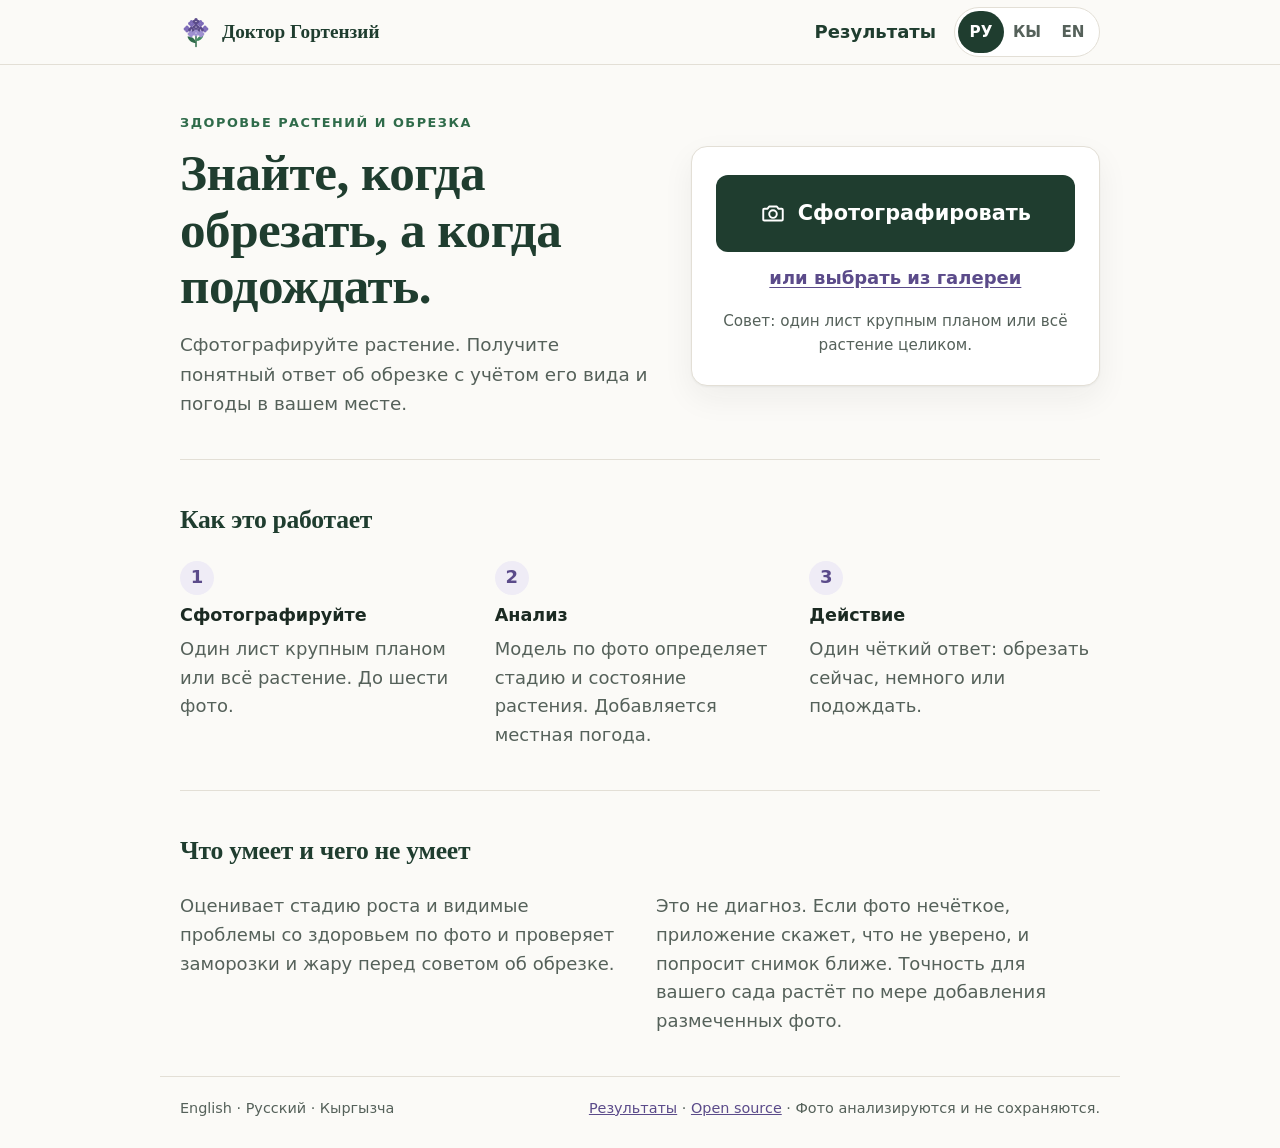
==== static/index.html @ 0bec6806 "Ask one question at a time; kind buttons show name plus small hint Co-Authored-By: Claude Sonnet 5.5" ====
<!doctype html>
<html lang="en">
<head>
  <meta charset="utf-8">
  <meta name="viewport" content="width=device-width, initial-scale=1, viewport-fit=cover">
  <title>Hydrangea Doctor</title>
  <meta name="description" content="Photo-based plant health and pruning guidance for hydrangeas and garden plants. English, Russian, Kyrgyz.">
  <meta name="theme-color" content="#1f3d2f">
  <link rel="manifest" href="manifest.webmanifest">
  <link rel="icon" href="icons/icon-192.png">
  <link rel="apple-touch-icon" href="icons/apple-touch-icon.png">
  <meta name="apple-mobile-web-app-capable" content="yes">
  <meta name="apple-mobile-web-app-title" content="Hydrangea">
  <link rel="stylesheet" href="style.css">
</head>
<body>
  <header class="top">
    <div class="wrap bar">
      <a class="brand" href="./" aria-label="Hydrangea Doctor">
        <img src="icons/logo.svg" width="32" height="32" alt="">
        <span data-i18n="title">Hydrangea Doctor</span>
      </a>
      <nav class="nav"><a href="results.html" data-i18n="resultsLink">Results</a></nav>
      <div id="langs" class="langs" role="group" aria-label="Language">
        <button data-lang="ru">РУ</button><button data-lang="ky">КЫ</button><button data-lang="en">EN</button>
      </div>
    </div>
  </header>

  <main class="wrap">
    <!-- One-time: explain why we want location, before the phone's own popup -->
    <section id="locAsk" class="panel" hidden>
      <p class="big" data-i18n="locQuestion">May I use your location?</p>
      <p data-i18n="locWhy">Only to check the weather: frost and heat change the advice.</p>
      <div class="row">
        <button id="locYes" class="primary" data-i18n="yes">Yes</button>
        <button id="locNo" class="secondary" data-i18n="noThanks">No, thanks</button>
      </div>
    </section>

    <!-- Landing hero + upload -->
    <section id="home" class="hero">
      <div class="hero-text">
        <p class="eyebrow" data-i18n="eyebrow">Plant health and pruning guidance</p>
        <h2 data-i18n="heroTitle">Know when to prune, and when to wait.</h2>
        <p class="lead" data-i18n="heroLead">Photograph a plant. Get a clear pruning answer based on what it looks like and the weather where you are.</p>
      </div>
      <div class="drop">
        <label class="camera-btn" for="camera">
          <svg width="26" height="26" viewBox="0 0 24 24" fill="none" stroke="currentColor" stroke-width="1.8" stroke-linecap="round" stroke-linejoin="round" aria-hidden="true"><path d="M4 8h3l1.5-2h7L17 8h3a1 1 0 0 1 1 1v9a1 1 0 0 1-1 1H4a1 1 0 0 1-1-1V9a1 1 0 0 1 1-1z"/><circle cx="12" cy="13" r="3.5"/></svg>
          <span data-i18n="takePhoto">Take a photo</span>
        </label>
        <label class="link" for="gallery" data-i18n="fromGallery">or choose from the gallery</label>
        <p class="hint" data-i18n="tip">Tip: a close-up of one leaf, or the whole plant.</p>
      </div>
    </section>
    <input id="camera" type="file" accept="image/*" capture="environment" hidden>
    <input id="gallery" type="file" accept="image/*" multiple hidden>

    <div id="thumbs" class="thumbs"></div>

    <!-- One compact card: plant, kind, age. One open question at a time -->
    <section id="about-plant" class="panel plantcard" hidden>
      <div id="plantRows" class="rows"></div>
      <div id="plantChoices" class="grid" hidden></div>
    </section>

    <section id="loading" class="panel center" hidden>
      <div class="spinner"></div>
      <p class="big" data-i18n="looking">Looking at your plant…</p>
      <p id="slow" class="hint" data-i18n="slow" hidden></p>
    </section>

    <section id="notice" class="panel notice" role="status" hidden>
      <p id="noticeText" class="big"></p>
      <div class="row">
        <button id="noticeUse" class="secondary" data-i18n="useAnyway" hidden>Use it anyway</button>
        <label class="primary" for="camera" data-i18n="takeAnother">Take another photo</label>
      </div>
    </section>

    <section id="result" hidden>
      <div id="answerCard" class="answer">
        <div class="verdict-row">
          <span id="verdictIcon" class="vicon" aria-hidden="true"></span>
          <h2 id="answer" class="verdict"></h2>
          <button id="speak" class="iconbtn" hidden aria-label="Read aloud">
            <svg width="24" height="24" viewBox="0 0 24 24" fill="none" stroke="currentColor" stroke-width="1.8" stroke-linecap="round" stroke-linejoin="round" aria-hidden="true"><path d="M4 9v6h4l5 4V5L8 9z"/><path d="M16.5 8.5a5 5 0 0 1 0 7"/></svg>
          </button>
        </div>
        <p id="headline" class="reason"></p>
        <p id="howFar" class="how"></p>
      </div>

      <details class="panel why">
        <summary data-i18n="why">Why this answer</summary>
        <p id="seen" class="seen"></p>
        <ul id="notes"></ul>
        <p id="weather" class="hint"></p>
      </details>

      <label class="primary" for="camera" data-i18n="addPhoto">Add another photo of this plant</label>
      <button id="again" class="textbtn" data-i18n="again">Check a different plant</button>
    </section>


    <section id="error" class="panel error" role="alert" hidden></section>

    <!-- Landing content, hidden once a photo is being analysed -->
    <div id="about">
      <section class="band">
        <h3 data-i18n="howTitle">How it works</h3>
        <ol class="steps">
          <li><b data-i18n="s1t">Photograph</b><span data-i18n="s1d">One leaf up close, or the whole plant. Up to six photos.</span></li>
          <li><b data-i18n="s2t">Analyse</b><span data-i18n="s2d">An image model reads the plant's stage and health. Local weather is added.</span></li>
          <li><b data-i18n="s3t">Act</b><span data-i18n="s3d">You get one clear answer: trim now, only a little, or wait.</span></li>
        </ol>
      </section>

      <section class="band">
        <h3 data-i18n="honestTitle">What it can and cannot do</h3>
        <div class="cols">
          <p data-i18n="honest1">It estimates the growth stage and visible health problems from a photo, and checks frost and heat before advising a cut.</p>
          <p data-i18n="honest2">It is not a diagnosis. When the photo is unclear it says it is not sure and asks for a closer one. Garden-specific accuracy improves as labelled photos are added.</p>
        </div>
      </section>
    </div>
  </main>

  <footer class="wrap foot">
    <span>English · Русский · Кыргызча</span>
    <span><a href="results.html" data-i18n="resultsLink">Results</a> · <a href="https://github.com/aiyma-a/hydrangea-doctor" rel="noopener">Open source</a> · <span data-i18n="footPrivacy">Photos are analysed and not stored.</span></span>
  </footer>

  <script src="app.js"></script>
</body>
</html>
---- static/style.css ----
:root { --ink:#1b2a22; --muted:#55615a; --forest:#1f3d2f; --leaf:#2f6b4a; --iris:#5b4b8a; --iris-soft:#efecf6;
        --paper:#fbfaf7; --card:#fff; --line:#e3dfd6; --green:#1f6a43; --amber:#8a5a00; --red:#9b2c2c; }
[hidden] { display:none !important; }
* { box-sizing:border-box; }
html { -webkit-text-size-adjust:100%; }
body { margin:0; font:18px/1.6 system-ui, -apple-system, "Segoe UI", Roboto, sans-serif; background:var(--paper); color:var(--ink);
       padding:env(safe-area-inset-top) 0 env(safe-area-inset-bottom); }
.wrap { max-width:960px; margin:0 auto; padding:0 20px; }
h1,h2,h3,.answer { font-family:ui-serif, Georgia, "Times New Roman", serif; font-weight:600; letter-spacing:-.01em; }
a { color:var(--iris); }
:focus-visible { outline:3px solid var(--iris); outline-offset:2px; }

.top { background:var(--paper); border-bottom:1px solid var(--line); position:sticky; top:0; z-index:5; }
.bar { display:flex; align-items:center; justify-content:space-between; gap:12px; min-height:64px; }
.brand { display:flex; align-items:center; gap:10px; text-decoration:none; color:var(--forest); font:600 1.2rem ui-serif, Georgia, serif; }
.langs { display:flex; border:1px solid var(--line); border-radius:999px; padding:3px; background:#fff; }
.langs button { border:0; background:none; color:var(--muted); font:600 .95rem system-ui; min-width:46px; min-height:42px; border-radius:999px; cursor:pointer; }
.langs button.on { background:var(--forest); color:#fff; }

main { padding-top:8px; padding-bottom:24px; }
.hero { display:grid; grid-template-columns:1.15fr 1fr; gap:40px; align-items:center; padding:48px 0 40px; }
.eyebrow { text-transform:uppercase; letter-spacing:.12em; font-size:.8rem; font-weight:700; color:var(--leaf); margin:0 0 12px; }
.hero h2 { font-size:clamp(2rem, 5vw, 3.2rem); line-height:1.1; margin:0 0 16px; color:var(--forest); }
.lead { font-size:1.15rem; color:var(--muted); margin:0; max-width:34em; }
.drop { background:var(--card); border:1px solid var(--line); border-radius:16px; padding:28px 24px; text-align:center; box-shadow:0 1px 2px rgba(27,42,34,.05), 0 12px 32px rgba(27,42,34,.06); }

.camera-btn { display:flex; align-items:center; justify-content:center; gap:12px; padding:22px 12px; border-radius:12px; background:var(--forest); color:#fff;
              font-size:1.3rem; font-weight:600; cursor:pointer; transition:background .15s, transform .15s; }
.camera-btn:hover { background:#173025; }
.camera-btn:active, .primary:active, .secondary:active, .grid button:active { transform:scale(.98); }
.link { display:inline-block; padding:12px; color:var(--iris); font-weight:600; text-decoration:underline; text-underline-offset:3px; cursor:pointer; }
.hint { color:var(--muted); font-size:.95rem; margin:4px 0 0; }

.panel { background:var(--card); border:1px solid var(--line); border-radius:14px; padding:22px; margin:0 auto 14px; max-width:640px; }
#result, #thumbs, #loading, #error { max-width:640px; margin-left:auto; margin-right:auto; }
.center { text-align:center; }
.big { font-size:1.2rem; font-weight:600; margin:.1em 0 .5em; }
.how { background:var(--iris-soft); border-radius:10px; padding:14px 16px; margin:12px 0; }
.how:empty { display:none; }
.row { display:flex; gap:12px; }
.row > * { flex:1; }
button, .secondary, .primary { font:inherit; cursor:pointer; -webkit-tap-highlight-color:transparent; }
.primary { display:block; width:100%; min-height:56px; padding:12px; border:0; border-radius:12px; background:var(--forest); color:#fff; font-size:1.1rem; font-weight:600; text-align:center; margin-bottom:14px; }
.primary:hover { background:#173025; }
.secondary { display:block; width:100%; min-height:56px; padding:12px; border:1.5px solid var(--forest); border-radius:12px; background:#fff; color:var(--forest);
             font-size:1.05rem; font-weight:600; text-align:center; }
.secondary:hover { background:var(--paper); }
.secondary.block { margin-bottom:14px; line-height:30px; }

.thumbs { display:grid; grid-template-columns:repeat(3, 1fr); gap:10px; margin-bottom:14px; }
.thumbs:empty { display:none; }
.thumb { position:relative; }
.thumb img { width:100%; aspect-ratio:1; object-fit:cover; border-radius:10px; display:block; border:1px solid var(--line); }
.thumb .remove { position:absolute; top:-8px; right:-8px; width:44px; height:44px; border-radius:50%; border:3px solid var(--paper); background:var(--forest); color:#fff; }

.answer { border-radius:14px; padding:24px 22px; margin-bottom:14px; font-size:1.7rem; line-height:1.2; border:1px solid var(--line); border-left-width:8px; background:#fff; animation:rise .35s ease both; }
.answer.yes { border-left-color:var(--green); color:var(--green); background:#f0f7f3; }
.answer.light { border-left-color:#c58a1b; color:var(--amber); background:#fbf5e8; }
.answer.no { border-left-color:var(--red); color:var(--red); background:#faeeee; }

.grid { display:grid; grid-template-columns:1fr 1fr; gap:10px; margin-top:12px; }
.grid button { min-height:64px; padding:10px; border:1.5px solid var(--line); border-radius:12px; background:#fff; color:var(--ink); font-size:1rem; font-weight:600; line-height:1.25; }
.grid button:hover { border-color:var(--leaf); }
.grid button.on { border-color:var(--forest); background:var(--iris-soft); }
details summary { list-style:none; font-weight:600; color:var(--forest); cursor:pointer; min-height:44px; display:flex; align-items:center; }
details summary::after { content:"+"; margin-left:auto; font-size:1.4rem; } details[open] summary::after { content:"–"; }
#notes { padding-left:1.2em; } #notes li { margin:.5em 0; }
.error { color:var(--red); font-weight:600; }
.spinner { width:44px; height:44px; margin:10px auto; border:4px solid var(--line); border-top-color:var(--forest); border-radius:50%; animation:spin 1s linear infinite; }
@keyframes spin { to { transform:rotate(360deg); } }
@keyframes rise { from { opacity:0; transform:translateY(8px); } to { opacity:1; transform:none; } }

.band { border-top:1px solid var(--line); padding:40px 0; }
.band h3 { font-size:1.6rem; margin:0 0 20px; color:var(--forest); }
.steps { list-style:none; counter-reset:s; display:grid; grid-template-columns:repeat(3,1fr); gap:24px; padding:0; margin:0; }
.steps li { counter-increment:s; display:flex; flex-direction:column; gap:6px; color:var(--muted); }
.steps li::before { content:counter(s); width:34px; height:34px; border-radius:50%; background:var(--iris-soft); color:var(--iris); font-weight:700; display:grid; place-items:center; }
.steps b { color:var(--ink); font-size:1.1rem; }
.cols { display:grid; grid-template-columns:1fr 1fr; gap:32px; color:var(--muted); }
.cols p { margin:0; }

.foot { display:flex; justify-content:space-between; flex-wrap:wrap; gap:8px; padding-top:20px; padding-bottom:28px; border-top:1px solid var(--line); color:var(--muted); font-size:.9rem; }

body.working .hero, body.working #about { display:none; }
body.working main { padding-top:20px; }

@media (max-width:720px) {
  body { font-size:19px; }
  .hero { grid-template-columns:1fr; gap:24px; padding:28px 0 24px; }
  .steps, .cols { grid-template-columns:1fr; }
  .band { padding:28px 0; }
}
@media (prefers-reduced-motion: reduce) { .spinner { animation-duration:3s; } .answer, .panel { animation:none; } }

.nav { margin-left:auto; } .nav a { color:var(--forest); font-weight:600; text-decoration:none; padding:10px 6px; }
.brand img { display:block; }
@media (max-width:720px) { .nav { display:none; } .brand span { font-size:1.05rem; } }
.notice { border-left:6px solid #c58a1b; background:#fbf5e8; } .notice .row { flex-wrap:wrap; } .notice .primary { margin-bottom:0; display:flex; align-items:center; justify-content:center; cursor:pointer; }

/* After the photo: one compact card of questions, then one verdict */
.plantcard { padding:6px 20px; }
.arow { padding:12px 0; border-bottom:1px solid var(--line); } .arow:last-child { border-bottom:0; }
.ahead { display:flex; align-items:baseline; gap:10px; min-height:32px; }
.alabel { color:var(--muted); font-size:.85rem; font-weight:700; text-transform:uppercase; letter-spacing:.08em; min-width:5.5em; }
.avalue { color:var(--forest); font-size:1.1rem; }
.textbtn { background:none; border:0; color:var(--iris); font-weight:600; text-decoration:underline; text-underline-offset:3px; min-height:44px; padding:0 8px; }
.change { margin-left:auto; }
.arow > .grid { margin-top:4px; grid-template-columns:repeat(auto-fit, minmax(130px, 1fr)); }
.arow > .grid button { min-height:52px; }
#about-plant { max-width:640px; }

.verdict-row { display:flex; align-items:center; gap:14px; }
.verdict { flex:1; margin:0; font-size:1.7rem; line-height:1.2; font-family:inherit; font-weight:inherit; }
.vicon { flex:none; width:44px; height:44px; border-radius:50%; display:grid; place-items:center; color:#fff; font:700 1.5rem system-ui; }
.answer.yes .vicon { background:var(--green); } .answer.light .vicon { background:#c58a1b; } .answer.no .vicon { background:var(--red); }
.iconbtn { flex:none; width:48px; height:48px; border-radius:50%; border:1.5px solid currentColor; background:#fff; color:inherit; display:grid; place-items:center; }
.reason { font:1.1rem/1.5 system-ui, sans-serif; color:var(--ink); margin:14px 0 0; }
.answer .how { background:rgba(255,255,255,.7); font:1rem/1.5 system-ui, sans-serif; color:var(--ink); margin:12px 0 0; }
.why .seen { font-size:.95rem; color:var(--muted); margin:8px 0; }
#result > .primary { margin-top:4px; cursor:pointer; display:flex; align-items:center; justify-content:center; }
#again { display:block; margin:0 auto; }
.arow > .grid button { font-size:.95rem; }
.arow > .grid button small { display:block; font-weight:400; font-size:.8rem; color:var(--muted); margin-top:2px; }
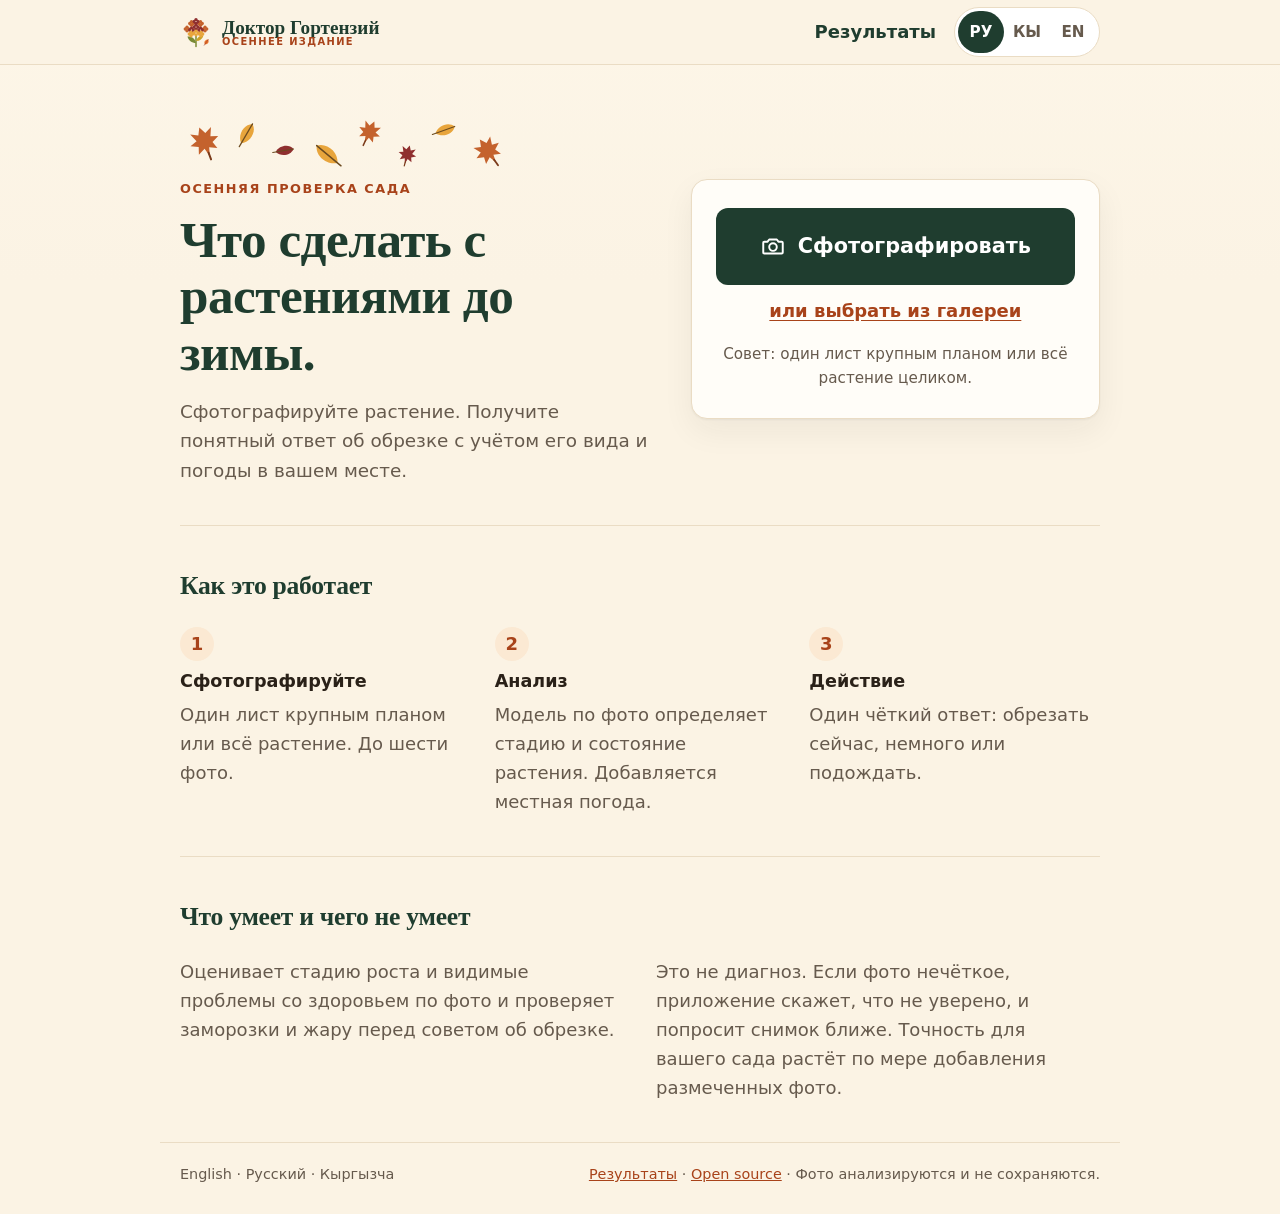
==== commit 0a4d2c12: "Fall theme: autumn palette, fall hero, Before-winter card, fall icon and edition label Co-Authored-B" ====
--- a/static/index.html
+++ b/static/index.html
@@ -10,7 +10,7 @@
   <link rel="icon" href="icons/icon-192.png">
   <link rel="apple-touch-icon" href="icons/apple-touch-icon.png">
   <meta name="apple-mobile-web-app-capable" content="yes">
-  <meta name="apple-mobile-web-app-title" content="Hydrangea">
+  <meta name="apple-mobile-web-app-title" content="Hydrangea 🍂">
   <link rel="stylesheet" href="style.css">
 </head>
 <body>
@@ -18,7 +18,7 @@
     <div class="wrap bar">
       <a class="brand" href="./" aria-label="Hydrangea Doctor">
         <img src="icons/logo.svg" width="32" height="32" alt="">
-        <span data-i18n="title">Hydrangea Doctor</span>
+        <span class="name"><span data-i18n="title">Hydrangea Doctor</span><small data-i18n="edition">Fall edition</small></span>
       </a>
       <nav class="nav"><a href="results.html" data-i18n="resultsLink">Results</a></nav>
       <div id="langs" class="langs" role="group" aria-label="Language">
@@ -41,6 +41,7 @@
     <!-- Landing hero + upload -->
     <section id="home" class="hero">
       <div class="hero-text">
+        <img class="leaves" src="icons/leaves.svg" alt="">
         <p class="eyebrow" data-i18n="eyebrow">Plant health and pruning guidance</p>
         <h2 data-i18n="heroTitle">Know when to prune, and when to wait.</h2>
         <p class="lead" data-i18n="heroLead">Photograph a plant. Get a clear pruning answer based on what it looks like and the weather where you are.</p>
@@ -54,6 +55,11 @@
         <p class="hint" data-i18n="tip">Tip: a close-up of one leaf, or the whole plant.</p>
       </div>
     </section>
+    <div id="cam" class="cam" hidden>
+      <video id="camVideo" playsinline autoplay muted></video>
+      <button id="camClose" class="cam-close" type="button" aria-label="Close">✕</button>
+      <button id="camShoot" class="cam-shoot" type="button" aria-label="Take photo"></button>
+    </div>
     <input id="camera" type="file" accept="image/*" capture="environment" hidden>
     <input id="gallery" type="file" accept="image/*" multiple hidden>
 
@@ -90,7 +96,23 @@
         </div>
         <p id="headline" class="reason"></p>
         <p id="howFar" class="how"></p>
+        <img id="cutPic" class="cutpic" alt="" hidden>
       </div>
+
+      <section id="winterCard" class="panel winter" hidden>
+        <h3 data-i18n="winterTitle">Before winter</h3>
+        <ul id="winterList"></ul>
+      </section>
+
+      <section class="panel chat">
+        <h3 data-i18n="chatTitle">Ask about this plant</h3>
+        <ul id="chatLog" aria-live="polite"></ul>
+        <form id="chatForm">
+          <input id="chatInput" type="text" maxlength="500" autocomplete="off" data-i18n-placeholder="chatPlaceholder">
+          <button id="chatSend" type="submit" data-i18n="chatSend">Ask</button>
+        </form>
+        <p class="hint" data-i18n="chatNote"></p>
+      </section>
 
       <details class="panel why">
         <summary data-i18n="why">Why this answer</summary>
--- a/static/style.css
+++ b/static/style.css
@@ -1,5 +1,5 @@
-:root { --ink:#1b2a22; --muted:#55615a; --forest:#1f3d2f; --leaf:#2f6b4a; --iris:#5b4b8a; --iris-soft:#efecf6;
-        --paper:#fbfaf7; --card:#fff; --line:#e3dfd6; --green:#1f6a43; --amber:#8a5a00; --red:#9b2c2c; }
+:root { --ink:#2a2118; --muted:#665a4d; --forest:#1f3d2f; --leaf:#a8431a; --iris:#a8431a; --iris-soft:#fbe9d3;
+        --paper:#fbf3e4; --card:#fffdf8; --line:#eadcc4; --green:#4d6a1f; --amber:#8f5a00; --red:#8f2f2f; --rust:#a8431a; }
 [hidden] { display:none !important; }
 * { box-sizing:border-box; }
 html { -webkit-text-size-adjust:100%; }
@@ -54,9 +54,9 @@
 .thumb .remove { position:absolute; top:-8px; right:-8px; width:44px; height:44px; border-radius:50%; border:3px solid var(--paper); background:var(--forest); color:#fff; }
 
 .answer { border-radius:14px; padding:24px 22px; margin-bottom:14px; font-size:1.7rem; line-height:1.2; border:1px solid var(--line); border-left-width:8px; background:#fff; animation:rise .35s ease both; }
-.answer.yes { border-left-color:var(--green); color:var(--green); background:#f0f7f3; }
-.answer.light { border-left-color:#c58a1b; color:var(--amber); background:#fbf5e8; }
-.answer.no { border-left-color:var(--red); color:var(--red); background:#faeeee; }
+.answer.yes { border-left-color:var(--green); color:var(--green); background:#f1f4e2; }
+.answer.light { border-left-color:#e0a030; color:var(--amber); background:#fdf1d2; }
+.answer.no { border-left-color:var(--rust); color:var(--rust); background:#fbe6da; }
 
 .grid { display:grid; grid-template-columns:1fr 1fr; gap:10px; margin-top:12px; }
 .grid button { min-height:64px; padding:10px; border:1.5px solid var(--line); border-radius:12px; background:#fff; color:var(--ink); font-size:1rem; font-weight:600; line-height:1.25; }
@@ -121,3 +121,32 @@
 #again { display:block; margin:0 auto; }
 .arow > .grid button { font-size:.95rem; }
 .arow > .grid button small { display:block; font-weight:400; font-size:.8rem; color:var(--muted); margin-top:2px; }
+
+.cutpic { display: block; width: 100%; max-width: 360px; margin: 10px auto 0; border-radius: 14px; }
+
+.chat h3 { margin: 0 0 8px; font-size: 1.05rem; }
+#chatLog { list-style: none; margin: 0 0 10px; padding: 0; display: flex; flex-direction: column; gap: 8px; }
+#chatLog li { padding: 10px 14px; border-radius: 16px; max-width: 90%; line-height: 1.4; white-space: pre-wrap; }
+#chatLog li.me { align-self: flex-end; background: #dcedc8; }
+#chatLog li.ai { align-self: flex-start; background: #fff; border: 1px solid #e3e0d6; }
+#chatForm { display: flex; gap: 8px; }
+#chatInput { flex: 1; min-width: 0; font-size: 1rem; padding: 12px 14px; border: 2px solid #cfd8c4; border-radius: 12px; }
+#chatSend { font-size: 1rem; font-weight: 700; padding: 0 18px; border: 0; border-radius: 12px; background: #1f3a2e; color: #fff; }
+#chatSend:disabled { opacity: .5; }
+
+.cam { position: fixed; inset: 0; z-index: 50; background: #000; display: flex; align-items: center; justify-content: center; }
+.cam[hidden] { display: none; }
+.cam video { width: 100%; height: 100%; object-fit: cover; }
+.cam-close { position: absolute; top: max(16px, env(safe-area-inset-top)); right: 16px; width: 48px; height: 48px; border-radius: 50%; border: 0; background: rgba(0,0,0,.55); color: #fff; font-size: 22px; }
+.cam-shoot { position: absolute; bottom: max(28px, env(safe-area-inset-bottom)); left: 50%; transform: translateX(-50%); width: 76px; height: 76px; border-radius: 50%; border: 5px solid #fff; background: rgba(255,255,255,.35); }
+.cam-shoot:active { background: #fff; }
+
+/* fall theme */
+.brand small { display:block; font:600 .62rem system-ui, sans-serif; letter-spacing:.14em; text-transform:uppercase; color:var(--rust); margin-top:-2px; }
+.brand span.name { display:flex; flex-direction:column; line-height:1.1; }
+.hero-text .leaves { display:block; width:100%; max-width:340px; height:auto; margin:0 0 6px -4px; }
+body { background:linear-gradient(180deg, #fdf6e8 0, var(--paper) 280px); }
+.winter { border-left:8px solid #e0a030; background:#fff8e8; }
+.winter h3 { margin:0 0 8px; color:var(--rust); font-size:1.15rem; }
+.winter ul { margin:0; padding-left:1.2em; }
+.winter li { margin:6px 0; }
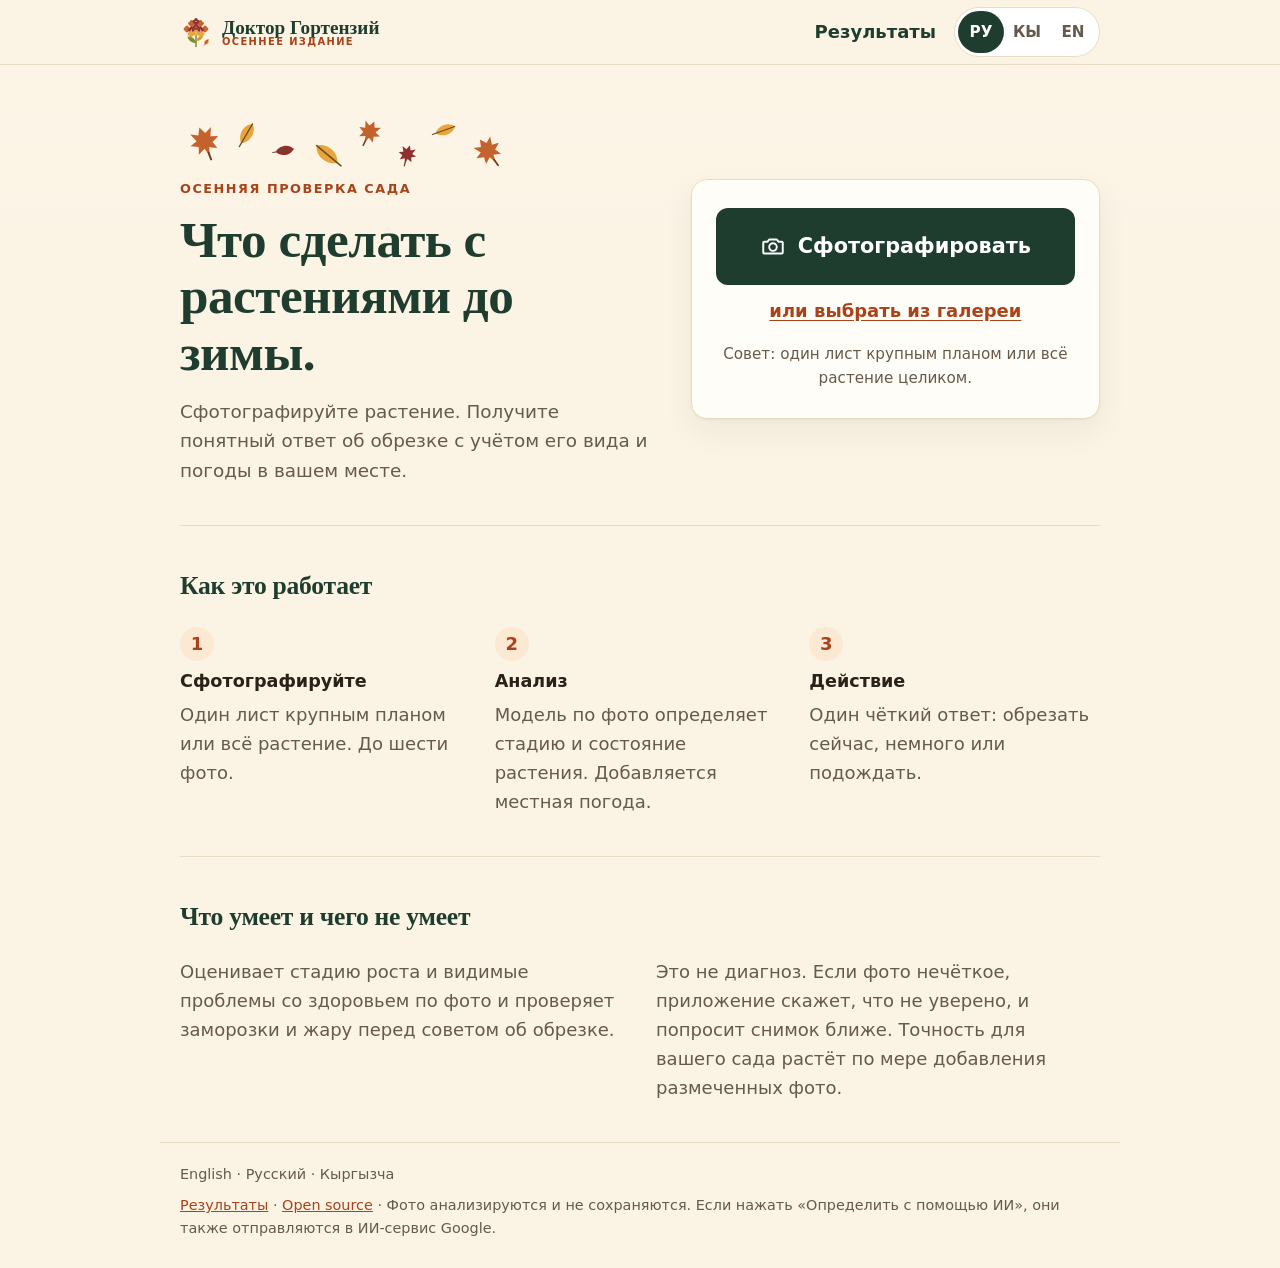
==== commit d6e756bc: "Faster checks: decode photos small, shrink once, cache embeddings and weather; offer Identify after " ====
--- a/static/index.html
+++ b/static/index.html
@@ -99,12 +99,18 @@
         <img id="cutPic" class="cutpic" alt="" hidden>
       </div>
 
+      <section id="beforeCut" class="panel beforecut" hidden>
+        <h3 id="bcTitle"></h3>
+        <p id="bcText"></p>
+        <button id="bcBtn" class="secondary" type="button"></button>
+      </section>
+
       <section id="winterCard" class="panel winter" hidden>
         <h3 data-i18n="winterTitle">Before winter</h3>
         <ul id="winterList"></ul>
       </section>
 
-      <section class="panel chat">
+      <section id="chat" class="panel chat">
         <h3 data-i18n="chatTitle">Ask about this plant</h3>
         <ul id="chatLog" aria-live="polite"></ul>
         <form id="chatForm">
--- a/static/style.css
+++ b/static/style.css
@@ -150,3 +150,17 @@
 .winter h3 { margin:0 0 8px; color:var(--rust); font-size:1.15rem; }
 .winter ul { margin:0; padding-left:1.2em; }
 .winter li { margin:6px 0; }
+
+/* Yes / No side by side: same height, same text size */
+.row > .primary, .row > .secondary { width:0; border:1.5px solid var(--forest); margin-bottom:0; min-height:60px; font-size:1.1rem; display:flex; align-items:center; justify-content:center; }
+
+.helper { background:#fff8e8; border-radius:12px; padding:14px; margin-top:10px; border-left:6px solid #e0a030; }
+.helper .kh-title { display:block; color:var(--rust); margin-bottom:6px; }
+.helper .kh-q { margin:0 0 8px; font-weight:600; }
+
+.beforecut { border-left:8px solid var(--rust); background:#fff4ea; }
+.beforecut h3 { margin:0 0 6px; color:var(--rust); font-size:1.15rem; }
+.beforecut p { margin:0 0 12px; }
+
+.ident { margin:6px 0 14px; padding-bottom:12px; border-bottom:1px dashed var(--line); }
+.ident .idname { font:600 1.3rem ui-serif, Georgia, serif; color:var(--forest); margin:2px 0 10px; }
